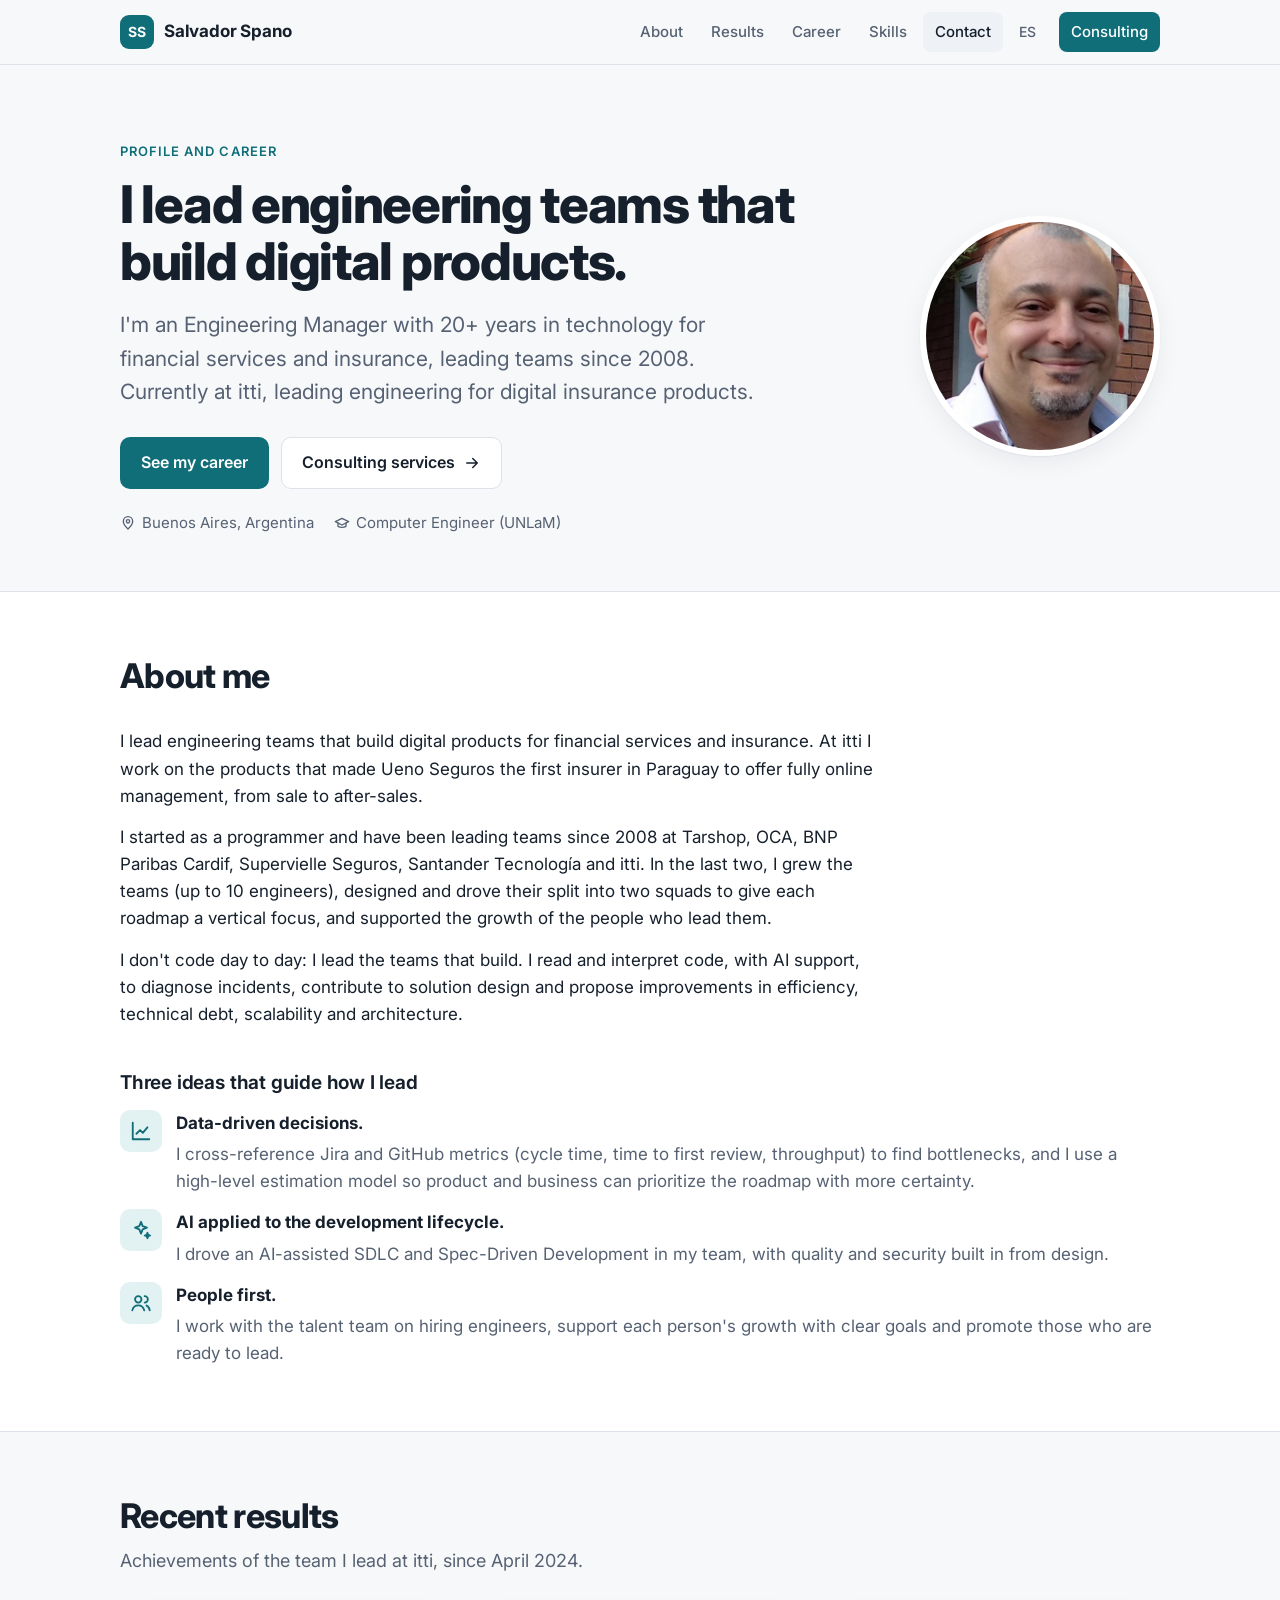
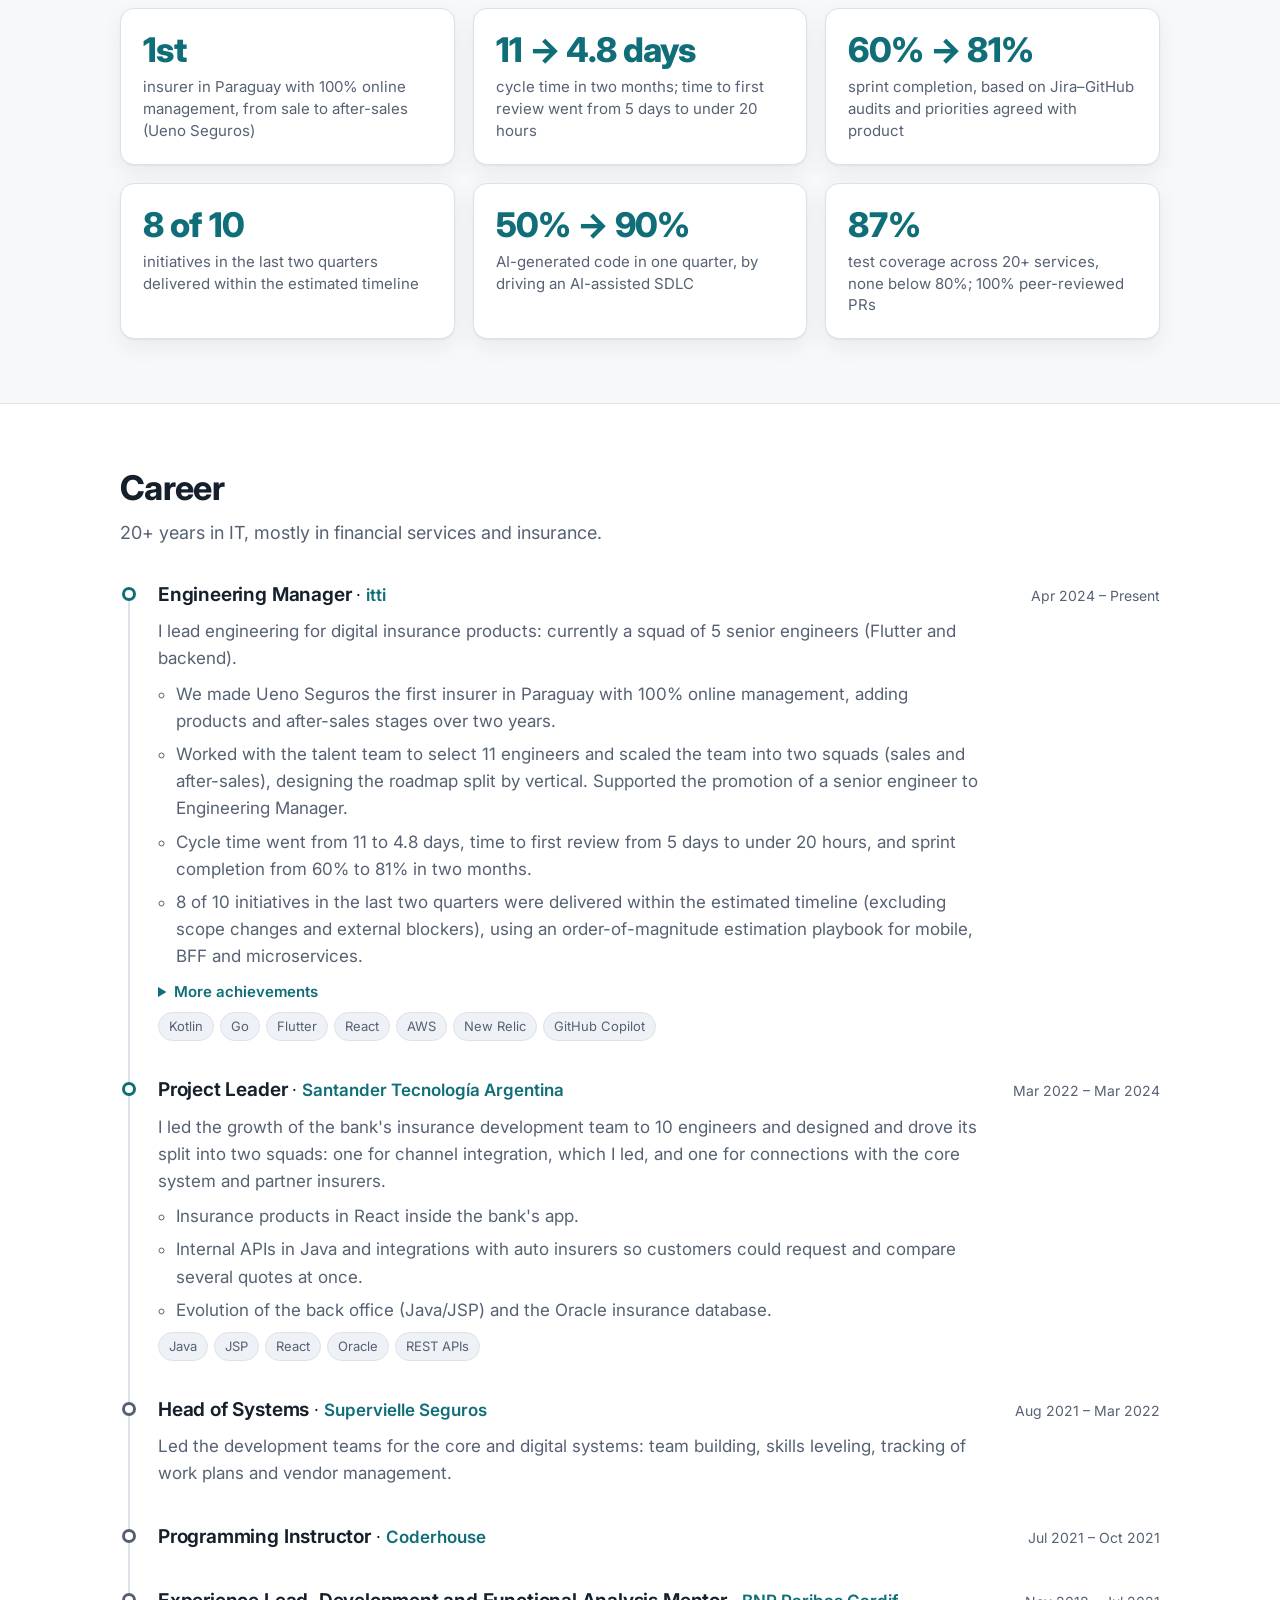
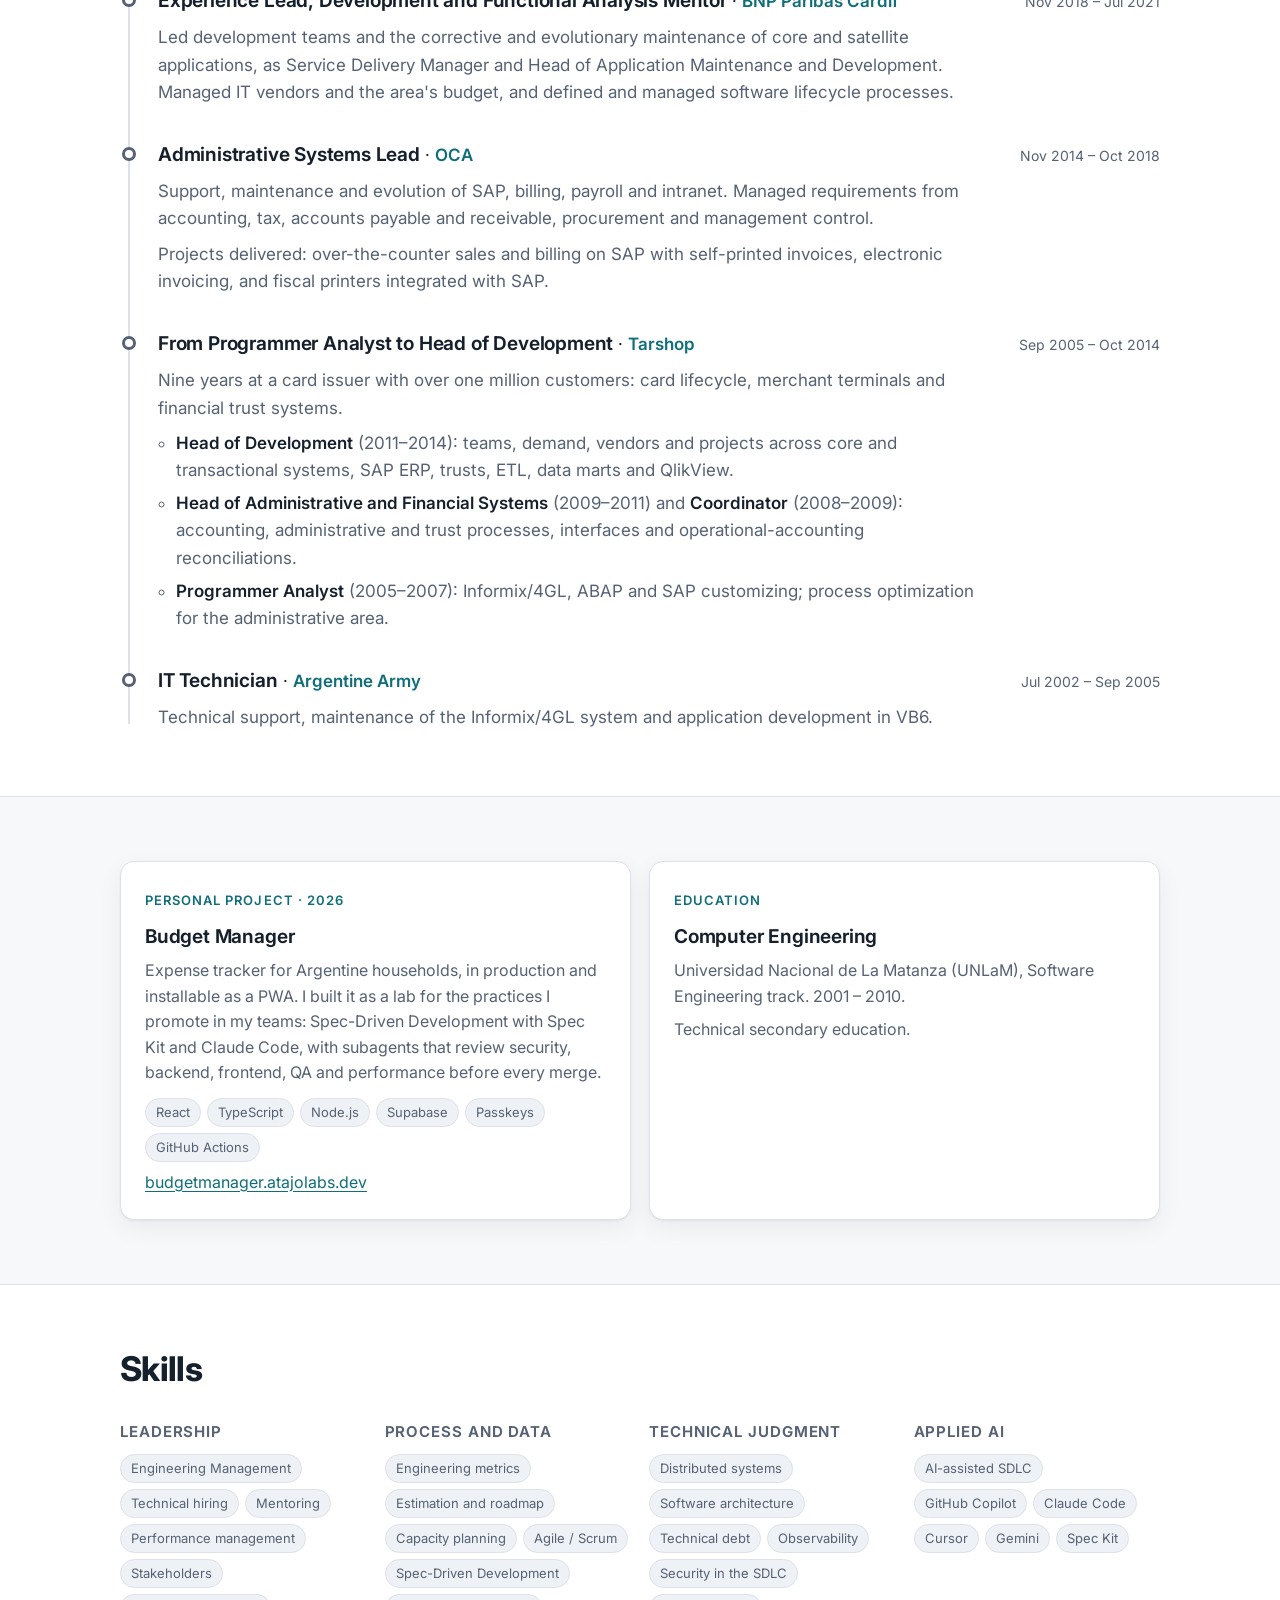
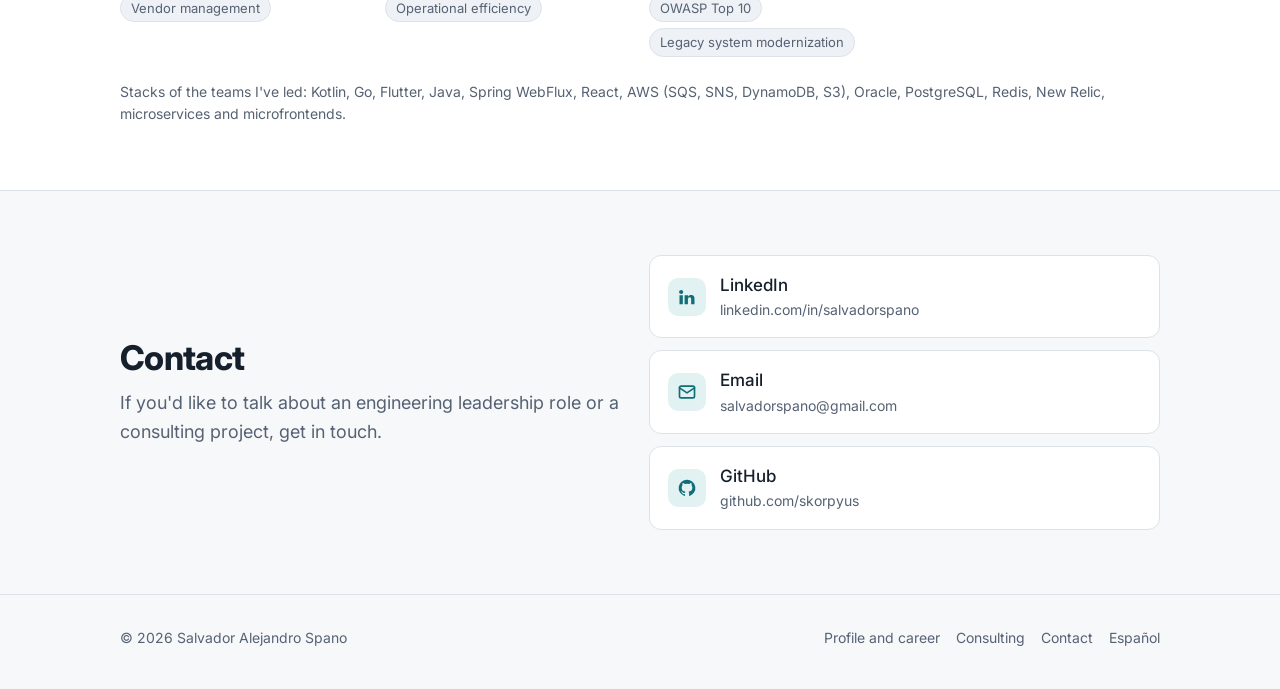
==== en/index.html @ 3bb29d54 "Agregar versión en inglés con selector ES/EN Co-Authored-By: Claude Opus 5.5 <noreply@anthropic.com>" ====
<!DOCTYPE html>
<html lang="en">
<head>
  <meta charset="UTF-8">
  <meta name="viewport" content="width=device-width, initial-scale=1">
  <title>Salvador Spano · Engineering Manager</title>
  <meta name="description" content="Salvador Spano, Engineering Manager with 20+ years in technology for financial services and insurance. Team leadership, engineering metrics and AI applied to software development.">
  <meta property="og:title" content="Salvador Spano · Engineering Manager">
  <meta property="og:description" content="20+ years in technology for financial services and insurance. Leading teams since 2008.">
  <meta property="og:type" content="profile">
  <meta property="og:image" content="https://skorpyus.github.io/img/salvador-spano.jpg">
  <link rel="alternate" hreflang="es" href="https://skorpyus.github.io/">
  <link rel="alternate" hreflang="en" href="https://skorpyus.github.io/en/">
  <link rel="icon" href="../img/favicon.svg" type="image/svg+xml">
  <link rel="preconnect" href="https://fonts.googleapis.com">
  <link rel="preconnect" href="https://fonts.gstatic.com" crossorigin>
  <link href="https://fonts.googleapis.com/css2?family=Inter:wght@400;500;600;700;800&display=swap" rel="stylesheet">
  <link rel="stylesheet" href="../css/site.css">
</head>
<body>
  <a class="skip-link" href="#content">Skip to content</a>

  <header class="site-header">
    <div class="container nav">
      <a class="brand" href="index.html"><span class="brand-mark" aria-hidden="true">SS</span>Salvador Spano</a>
      <button class="nav-toggle" aria-expanded="false" aria-controls="menu" aria-label="Open menu">
        <svg width="20" height="20" viewBox="0 0 24 24" fill="none" stroke="currentColor" stroke-width="2" stroke-linecap="round"><path d="M4 7h16M4 12h16M4 17h16"/></svg>
      </button>
      <ul class="nav-links" id="menu">
        <li><a href="#about">About</a></li>
        <li><a href="#results">Results</a></li>
        <li><a href="#career">Career</a></li>
        <li><a href="#skills">Skills</a></li>
        <li><a href="#contact">Contact</a></li>
        <li><a class="lang-switch" href="../index.html" hreflang="es" lang="es" aria-label="Versión en español">ES</a></li>
        <li><a class="nav-cta" href="consultoria.html">Consulting</a></li>
      </ul>
    </div>
  </header>

  <main id="content">
    <section class="hero">
      <div class="container hero-grid">
        <div>
          <span class="eyebrow">Profile and career</span>
          <h1>I lead engineering teams that build digital products.</h1>
          <p class="lead">I'm an Engineering Manager with 20+ years in technology for financial services and insurance, leading teams since 2008. Currently at itti, leading engineering for digital insurance products.</p>
          <div class="hero-actions">
            <a class="btn btn-primary" href="#career">See my career</a>
            <a class="btn btn-ghost" href="consultoria.html">Consulting services
              <svg width="18" height="18" viewBox="0 0 24 24" fill="none" stroke="currentColor" stroke-width="2" stroke-linecap="round" stroke-linejoin="round" aria-hidden="true"><path d="M5 12h14M13 6l6 6-6 6"/></svg>
            </a>
          </div>
          <div class="hero-meta">
            <span><svg width="16" height="16" viewBox="0 0 24 24" fill="none" stroke="currentColor" stroke-width="2" stroke-linecap="round" stroke-linejoin="round" aria-hidden="true"><path d="M12 21s-7-6.2-7-11.5a7 7 0 0 1 14 0C19 14.8 12 21 12 21z"/><circle cx="12" cy="9.5" r="2.5"/></svg>Buenos Aires, Argentina</span>
            <span><svg width="16" height="16" viewBox="0 0 24 24" fill="none" stroke="currentColor" stroke-width="2" stroke-linecap="round" stroke-linejoin="round" aria-hidden="true"><path d="M22 10 12 5 2 10l10 5 10-5z"/><path d="M6 12v5c3 2 9 2 12 0v-5"/></svg>Computer Engineer (UNLaM)</span>
          </div>
        </div>
        <img class="hero-photo" src="../img/salvador-spano.jpg" width="240" height="240" alt="Photo of Salvador Spano">
      </div>
    </section>

    <section class="block alt" id="about">
      <div class="container">
        <div class="section-head"><h2>About me</h2></div>
        <div class="prose">
          <p>I lead engineering teams that build digital products for financial services and insurance. At itti I work on the products that made Ueno Seguros the first insurer in Paraguay to offer fully online management, from sale to after-sales.</p>
          <p>I started as a programmer and have been leading teams since 2008 at Tarshop, OCA, BNP Paribas Cardif, Supervielle Seguros, Santander Tecnología and itti. In the last two, I grew the teams (up to 10 engineers), designed and drove their split into two squads to give each roadmap a vertical focus, and supported the growth of the people who lead them.</p>
          <p>I don't code day to day: I lead the teams that build. I read and interpret code, with AI support, to diagnose incidents, contribute to solution design and propose improvements in efficiency, technical debt, scalability and architecture.</p>
        </div>

        <div class="principles">
          <h3 style="margin-top:14px">Three ideas that guide how I lead</h3>
          <div class="principle">
            <div class="icon" aria-hidden="true"><svg width="22" height="22" viewBox="0 0 24 24" fill="none" stroke="currentColor" stroke-width="2" stroke-linecap="round" stroke-linejoin="round"><path d="M3 3v18h18"/><path d="M7 15l4-4 3 3 5-6"/></svg></div>
            <div><strong>Data-driven decisions.</strong><p>I cross-reference Jira and GitHub metrics (cycle time, time to first review, throughput) to find bottlenecks, and I use a high-level estimation model so product and business can prioritize the roadmap with more certainty.</p></div>
          </div>
          <div class="principle">
            <div class="icon" aria-hidden="true"><svg width="22" height="22" viewBox="0 0 24 24" fill="none" stroke="currentColor" stroke-width="2" stroke-linecap="round" stroke-linejoin="round"><path d="M12 3l1.8 4.7L18.5 9.5l-4.7 1.8L12 16l-1.8-4.7L5.5 9.5l4.7-1.8z"/><path d="M19 15l.8 2.2L22 18l-2.2.8L19 21l-.8-2.2L16 18l2.2-.8z"/></svg></div>
            <div><strong>AI applied to the development lifecycle.</strong><p>I drove an AI-assisted SDLC and Spec-Driven Development in my team, with quality and security built in from design.</p></div>
          </div>
          <div class="principle">
            <div class="icon" aria-hidden="true"><svg width="22" height="22" viewBox="0 0 24 24" fill="none" stroke="currentColor" stroke-width="2" stroke-linecap="round" stroke-linejoin="round"><circle cx="9" cy="8" r="3.5"/><path d="M2.5 20c.8-3.5 3.4-5.5 6.5-5.5s5.7 2 6.5 5.5"/><path d="M16 4.5a3.5 3.5 0 0 1 0 7M18 14.8c1.9.7 3.1 2.4 3.5 5.2"/></svg></div>
            <div><strong>People first.</strong><p>I work with the talent team on hiring engineers, support each person's growth with clear goals and promote those who are ready to lead.</p></div>
          </div>
        </div>
      </div>
    </section>

    <section class="block" id="results">
      <div class="container">
        <div class="section-head">
          <h2>Recent results</h2>
          <p>Achievements of the team I lead at itti, since April 2024.</p>
        </div>
        <div class="grid grid-3">
          <div class="card stat"><div class="stat-value">1st</div><div class="stat-label">insurer in Paraguay with 100% online management, from sale to after-sales (Ueno Seguros)</div></div>
          <div class="card stat"><div class="stat-value">11 → 4.8 days</div><div class="stat-label">cycle time in two months; time to first review went from 5 days to under 20 hours</div></div>
          <div class="card stat"><div class="stat-value">60% → 81%</div><div class="stat-label">sprint completion, based on Jira–GitHub audits and priorities agreed with product</div></div>
          <div class="card stat"><div class="stat-value">8 of 10</div><div class="stat-label">initiatives in the last two quarters delivered within the estimated timeline</div></div>
          <div class="card stat"><div class="stat-value">50% → 90%</div><div class="stat-label">AI-generated code in one quarter, by driving an AI-assisted SDLC</div></div>
          <div class="card stat"><div class="stat-value">87%</div><div class="stat-label">test coverage across 20+ services, none below 80%; 100% peer-reviewed PRs</div></div>
        </div>
      </div>
    </section>

    <section class="block alt" id="career">
      <div class="container">
        <div class="section-head">
          <h2>Career</h2>
          <p>20+ years in IT, mostly in financial services and insurance.</p>
        </div>

        <ol class="timeline">
          <li class="tl-item">
            <div class="tl-head">
              <div><span class="tl-role">Engineering Manager</span> · <span class="tl-org">itti</span></div>
              <span class="tl-date">Apr 2024 – Present</span>
            </div>
            <div class="tl-body">
              <p>I lead engineering for digital insurance products: currently a squad of 5 senior engineers (Flutter and backend).</p>
              <ul>
                <li>We made Ueno Seguros the first insurer in Paraguay with 100% online management, adding products and after-sales stages over two years.</li>
                <li>Worked with the talent team to select 11 engineers and scaled the team into two squads (sales and after-sales), designing the roadmap split by vertical. Supported the promotion of a senior engineer to Engineering Manager.</li>
                <li>Cycle time went from 11 to 4.8 days, time to first review from 5 days to under 20 hours, and sprint completion from 60% to 81% in two months.</li>
                <li>8 of 10 initiatives in the last two quarters were delivered within the estimated timeline (excluding scope changes and external blockers), using an order-of-magnitude estimation playbook for mobile, BFF and microservices.</li>
              </ul>
              <details class="more">
                <summary>More achievements</summary>
                <ul>
                  <li>Drove an AI-assisted SDLC and Spec-Driven Development: AI-generated code went from 50% to 90% in one quarter.</li>
                  <li>87% test coverage across 20+ services (none below 80%) and 100% peer-reviewed PRs, with dependency analysis, vulnerability scanning and OWASP Top 10 from design.</li>
                  <li>100% of services covered by New Relic alerts and enriched telemetry: in 2026, only 3 high-severity incidents across 20+ services.</li>
                  <li>Encouraged two engineers with no AI experience to join a real pilot; they were chosen as AI champions and presented to 200+ people. I supported them with feedback and preparation.</li>
                </ul>
              </details>
              <ul class="tags">
                <li class="tag">Kotlin</li><li class="tag">Go</li><li class="tag">Flutter</li><li class="tag">React</li><li class="tag">AWS</li><li class="tag">New Relic</li><li class="tag">GitHub Copilot</li>
              </ul>
            </div>
          </li>

          <li class="tl-item">
            <div class="tl-head">
              <div><span class="tl-role">Project Leader</span> · <span class="tl-org">Santander Tecnología Argentina</span></div>
              <span class="tl-date">Mar 2022 – Mar 2024</span>
            </div>
            <div class="tl-body">
              <p>I led the growth of the bank's insurance development team to 10 engineers and designed and drove its split into two squads: one for channel integration, which I led, and one for connections with the core system and partner insurers.</p>
              <ul>
                <li>Insurance products in React inside the bank's app.</li>
                <li>Internal APIs in Java and integrations with auto insurers so customers could request and compare several quotes at once.</li>
                <li>Evolution of the back office (Java/JSP) and the Oracle insurance database.</li>
              </ul>
              <ul class="tags"><li class="tag">Java</li><li class="tag">JSP</li><li class="tag">React</li><li class="tag">Oracle</li><li class="tag">REST APIs</li></ul>
            </div>
          </li>

          <li class="tl-item past">
            <div class="tl-head">
              <div><span class="tl-role">Head of Systems</span> · <span class="tl-org">Supervielle Seguros</span></div>
              <span class="tl-date">Aug 2021 – Mar 2022</span>
            </div>
            <div class="tl-body"><p>Led the development teams for the core and digital systems: team building, skills leveling, tracking of work plans and vendor management.</p></div>
          </li>

          <li class="tl-item past">
            <div class="tl-head">
              <div><span class="tl-role">Programming Instructor</span> · <span class="tl-org">Coderhouse</span></div>
              <span class="tl-date">Jul 2021 – Oct 2021</span>
            </div>
          </li>

          <li class="tl-item past">
            <div class="tl-head">
              <div><span class="tl-role">Experience Lead, Development and Functional Analysis Mentor</span> · <span class="tl-org">BNP Paribas Cardif</span></div>
              <span class="tl-date">Nov 2018 – Jul 2021</span>
            </div>
            <div class="tl-body"><p>Led development teams and the corrective and evolutionary maintenance of core and satellite applications, as Service Delivery Manager and Head of Application Maintenance and Development. Managed IT vendors and the area's budget, and defined and managed software lifecycle processes.</p></div>
          </li>

          <li class="tl-item past">
            <div class="tl-head">
              <div><span class="tl-role">Administrative Systems Lead</span> · <span class="tl-org">OCA</span></div>
              <span class="tl-date">Nov 2014 – Oct 2018</span>
            </div>
            <div class="tl-body">
              <p>Support, maintenance and evolution of SAP, billing, payroll and intranet. Managed requirements from accounting, tax, accounts payable and receivable, procurement and management control.</p>
              <p style="margin-top:8px">Projects delivered: over-the-counter sales and billing on SAP with self-printed invoices, electronic invoicing, and fiscal printers integrated with SAP.</p>
            </div>
          </li>

          <li class="tl-item past">
            <div class="tl-head">
              <div><span class="tl-role">From Programmer Analyst to Head of Development</span> · <span class="tl-org">Tarshop</span></div>
              <span class="tl-date">Sep 2005 – Oct 2014</span>
            </div>
            <div class="tl-body">
              <p>Nine years at a card issuer with over one million customers: card lifecycle, merchant terminals and financial trust systems.</p>
              <ul>
                <li><strong>Head of Development</strong> (2011–2014): teams, demand, vendors and projects across core and transactional systems, SAP ERP, trusts, ETL, data marts and QlikView.</li>
                <li><strong>Head of Administrative and Financial Systems</strong> (2009–2011) and <strong>Coordinator</strong> (2008–2009): accounting, administrative and trust processes, interfaces and operational-accounting reconciliations.</li>
                <li><strong>Programmer Analyst</strong> (2005–2007): Informix/4GL, ABAP and SAP customizing; process optimization for the administrative area.</li>
              </ul>
            </div>
          </li>

          <li class="tl-item past">
            <div class="tl-head">
              <div><span class="tl-role">IT Technician</span> · <span class="tl-org">Argentine Army</span></div>
              <span class="tl-date">Jul 2002 – Sep 2005</span>
            </div>
            <div class="tl-body"><p>Technical support, maintenance of the Informix/4GL system and application development in VB6.</p></div>
          </li>
        </ol>
      </div>
    </section>

    <section class="block" id="projects">
      <div class="container">
        <div class="grid grid-2">
          <div class="card">
            <span class="eyebrow">Personal project · 2026</span>
            <h3>Budget Manager</h3>
            <p>Expense tracker for Argentine households, in production and installable as a PWA. I built it as a lab for the practices I promote in my teams: Spec-Driven Development with Spec Kit and Claude Code, with subagents that review security, backend, frontend, QA and performance before every merge.</p>
            <ul class="tags">
              <li class="tag">React</li><li class="tag">TypeScript</li><li class="tag">Node.js</li><li class="tag">Supabase</li><li class="tag">Passkeys</li><li class="tag">GitHub Actions</li>
            </ul>
            <p><a href="https://budgetmanager.atajolabs.dev/" target="_blank" rel="noopener">budgetmanager.atajolabs.dev</a></p>
          </div>
          <div class="card">
            <span class="eyebrow">Education</span>
            <h3>Computer Engineering</h3>
            <p>Universidad Nacional de La Matanza (UNLaM), Software Engineering track. 2001 – 2010.</p>
            <p>Technical secondary education.</p>
          </div>
        </div>
      </div>
    </section>

    <section class="block alt" id="skills">
      <div class="container">
        <div class="section-head"><h2>Skills</h2></div>
        <div class="grid grid-4">
          <div class="skill-group">
            <h3>Leadership</h3>
            <ul class="tags">
              <li class="tag">Engineering Management</li><li class="tag">Technical hiring</li><li class="tag">Mentoring</li><li class="tag">Performance management</li><li class="tag">Stakeholders</li><li class="tag">Vendor management</li>
            </ul>
          </div>
          <div class="skill-group">
            <h3>Process and data</h3>
            <ul class="tags">
              <li class="tag">Engineering metrics</li><li class="tag">Estimation and roadmap</li><li class="tag">Capacity planning</li><li class="tag">Agile / Scrum</li><li class="tag">Spec-Driven Development</li><li class="tag">Operational efficiency</li>
            </ul>
          </div>
          <div class="skill-group">
            <h3>Technical judgment</h3>
            <ul class="tags">
              <li class="tag">Distributed systems</li><li class="tag">Software architecture</li><li class="tag">Technical debt</li><li class="tag">Observability</li><li class="tag">Security in the SDLC</li><li class="tag">OWASP Top 10</li><li class="tag">Legacy system modernization</li>
            </ul>
          </div>
          <div class="skill-group">
            <h3>Applied AI</h3>
            <ul class="tags">
              <li class="tag">AI-assisted SDLC</li><li class="tag">GitHub Copilot</li><li class="tag">Claude Code</li><li class="tag">Cursor</li><li class="tag">Gemini</li><li class="tag">Spec Kit</li>
            </ul>
          </div>
        </div>
        <p class="muted small" style="margin-top:24px">Stacks of the teams I've led: Kotlin, Go, Flutter, Java, Spring WebFlux, React, AWS (SQS, SNS, DynamoDB, S3), Oracle, PostgreSQL, Redis, New Relic, microservices and microfrontends.</p>
      </div>
    </section>

    <section class="block" id="contact">
      <div class="container">
        <div class="grid grid-2" style="align-items:center">
          <div class="section-head" style="margin:0">
            <h2>Contact</h2>
            <p>If you'd like to talk about an engineering leadership role or a consulting project, get in touch.</p>
          </div>
          <ul class="contact-list">
            <li><a href="https://www.linkedin.com/in/salvadorspano/" target="_blank" rel="noopener">
              <span class="icon" aria-hidden="true"><svg width="20" height="20" viewBox="0 0 24 24" fill="currentColor"><path d="M4.98 3.5a2.5 2.5 0 1 1 0 5 2.5 2.5 0 0 1 0-5zM3 9.75h4v11H3v-11zm6.5 0h3.8v1.5h.06c.53-1 1.83-1.75 3.4-1.75 3.6 0 4.24 2.2 4.24 5.1v6.15h-4v-5.45c0-1.3-.03-2.97-1.8-2.97-1.82 0-2.1 1.42-2.1 2.88v5.54h-4v-11z"/></svg></span>
              <span>LinkedIn<small>linkedin.com/in/salvadorspano</small></span></a></li>
            <li><a href="mailto:salvadorspano@gmail.com">
              <span class="icon" aria-hidden="true"><svg width="20" height="20" viewBox="0 0 24 24" fill="none" stroke="currentColor" stroke-width="2" stroke-linecap="round" stroke-linejoin="round"><rect x="3" y="5" width="18" height="14" rx="2"/><path d="m3 7 9 6 9-6"/></svg></span>
              <span>Email<small>salvadorspano@gmail.com</small></span></a></li>
            <li><a href="https://github.com/skorpyus" target="_blank" rel="noopener">
              <span class="icon" aria-hidden="true"><svg width="20" height="20" viewBox="0 0 24 24" fill="currentColor"><path d="M12 2a10 10 0 0 0-3.16 19.49c.5.09.68-.22.68-.48v-1.7c-2.78.6-3.37-1.34-3.37-1.34-.45-1.16-1.11-1.47-1.11-1.47-.91-.62.07-.6.07-.6 1 .07 1.53 1.03 1.53 1.03.9 1.52 2.34 1.08 2.91.83.09-.65.35-1.08.63-1.33-2.22-.25-4.55-1.11-4.55-4.94 0-1.09.39-1.98 1.03-2.68-.1-.25-.45-1.27.1-2.64 0 0 .84-.27 2.75 1.02a9.6 9.6 0 0 1 5 0c1.91-1.29 2.75-1.02 2.75-1.02.55 1.37.2 2.39.1 2.64.64.7 1.03 1.59 1.03 2.68 0 3.84-2.34 4.68-4.57 4.93.36.31.68.92.68 1.85v2.74c0 .27.18.58.69.48A10 10 0 0 0 12 2z"/></svg></span>
              <span>GitHub<small>github.com/skorpyus</small></span></a></li>
          </ul>
        </div>
      </div>
    </section>
  </main>

  <footer class="site-footer">
    <div class="container footer-row">
      <span>© 2026 Salvador Alejandro Spano</span>
      <nav aria-label="Footer">
        <a href="index.html">Profile and career</a>
        <a href="consultoria.html">Consulting</a>
        <a href="#contact">Contact</a>
        <a href="../index.html" hreflang="es" lang="es">Español</a>
      </nav>
    </div>
  </footer>

  <script src="../js/site.js"></script>
</body>
</html>
---- css/site.css ----
/* Sitio personal de Salvador Spano */
:root {
  --bg: #f7f8fa;
  --surface: #ffffff;
  --surface-2: #eef1f5;
  --text: #16202c;
  --muted: #566273;
  --border: #dde2e9;
  --accent: #0f6e78;
  --accent-strong: #0a545c;
  --accent-soft: #e2f1f2;
  --warm: #c2622d;
  --shadow: 0 1px 2px rgba(16, 24, 40, .05), 0 8px 24px rgba(16, 24, 40, .06);
  --radius: 14px;
  --max: 1080px;
  --nav-h: 64px;
  color-scheme: light;
}

@media (prefers-color-scheme: dark) {
  :root {
    --bg: #0f141a;
    --surface: #161d25;
    --surface-2: #1c2530;
    --text: #e7ecf2;
    --muted: #9aa7b6;
    --border: #2a3542;
    --accent: #4fb8c2;
    --accent-strong: #7ccfd7;
    --accent-soft: #15333a;
    --warm: #e08a58;
    --shadow: 0 1px 2px rgba(0, 0, 0, .3), 0 8px 24px rgba(0, 0, 0, .25);
    color-scheme: dark;
  }
}

*, *::before, *::after { box-sizing: border-box; }
* { margin: 0; padding: 0; }

html { scroll-behavior: smooth; scroll-padding-top: calc(var(--nav-h) + 16px); }
@media (prefers-reduced-motion: reduce) { html { scroll-behavior: auto; } }

body {
  font-family: "Inter", system-ui, -apple-system, "Segoe UI", Roboto, sans-serif;
  font-size: 17px;
  line-height: 1.6;
  color: var(--text);
  background: var(--bg);
  -webkit-font-smoothing: antialiased;
}

img { max-width: 100%; display: block; }
a { color: var(--accent); text-underline-offset: 3px; }
a:hover { color: var(--accent-strong); }
:focus-visible { outline: 3px solid var(--accent); outline-offset: 3px; border-radius: 6px; }

.container { width: 100%; max-width: var(--max); margin: 0 auto; padding: 0 20px; }

.skip-link {
  position: absolute; left: -999px; top: 8px; z-index: 100;
  background: var(--accent); color: #fff; padding: 8px 14px; border-radius: 8px;
}
.skip-link:focus { left: 8px; }

/* ---------- Navegación ---------- */
.site-header {
  position: sticky; top: 0; z-index: 50;
  background: color-mix(in srgb, var(--bg) 88%, transparent);
  backdrop-filter: saturate(160%) blur(10px);
  -webkit-backdrop-filter: saturate(160%) blur(10px);
  border-bottom: 1px solid var(--border);
}
.nav { display: flex; align-items: center; justify-content: space-between; height: var(--nav-h); gap: 16px; }
.brand { display: flex; align-items: center; gap: 10px; font-weight: 700; color: var(--text); text-decoration: none; letter-spacing: -.01em; }
.brand-mark {
  width: 34px; height: 34px; border-radius: 9px; display: grid; place-items: center;
  background: var(--accent); color: #fff; font-size: 14px; font-weight: 700;
}
.nav-links { display: flex; align-items: center; gap: 4px; list-style: none; }
.nav-links a {
  display: block; padding: 8px 12px; border-radius: 8px;
  color: var(--muted); text-decoration: none; font-size: 15px; font-weight: 500;
}
.nav-links a:hover { color: var(--text); background: var(--surface-2); }
.nav-links a[aria-current="page"], .nav-links a.is-active { color: var(--text); background: var(--surface-2); }
.nav-links .nav-cta { background: var(--accent); color: #fff; margin-left: 6px; }
.nav-links .nav-cta:hover, .nav-links .nav-cta[aria-current="page"] { background: var(--accent-strong); color: #fff; }
@media (prefers-color-scheme: dark) {
  .nav-links .nav-cta, .nav-links .nav-cta:hover, .nav-links .nav-cta[aria-current="page"] { color: #0f141a; }
}
.lang-switch { font-size: 14px !important; letter-spacing: .04em; }

.nav-toggle {
  display: none; background: none; border: 1px solid var(--border); border-radius: 8px;
  width: 42px; height: 40px; color: var(--text); cursor: pointer;
}
.nav-toggle svg { margin: auto; }

@media (max-width: 820px) {
  .nav-toggle { display: grid; place-items: center; }
  .nav-links {
    display: none; position: absolute; left: 0; right: 0; top: var(--nav-h);
    flex-direction: column; align-items: stretch; gap: 2px;
    padding: 10px 16px 16px; background: var(--bg); border-bottom: 1px solid var(--border);
    box-shadow: var(--shadow);
  }
  .nav-links.is-open { display: flex; }
  .nav-links a { padding: 12px 14px; font-size: 16px; }
  .nav-links .nav-cta { margin-left: 0; text-align: center; }
}

/* ---------- Hero ---------- */
.hero { padding: 72px 0 56px; }
.hero-grid { display: grid; grid-template-columns: 1fr auto; gap: 48px; align-items: center; }
.eyebrow {
  display: inline-block; font-size: 13px; font-weight: 600; letter-spacing: .08em; text-transform: uppercase;
  color: var(--accent); margin-bottom: 14px;
}
h1 { font-size: clamp(34px, 5vw, 52px); line-height: 1.1; letter-spacing: -.025em; font-weight: 800; }
.hero .lead { font-size: clamp(18px, 2.1vw, 21px); color: var(--muted); margin-top: 18px; max-width: 640px; }
.hero-photo {
  width: 240px; height: 240px; border-radius: 50%; object-fit: cover;
  border: 6px solid var(--surface); box-shadow: var(--shadow);
}
.hero-actions { display: flex; flex-wrap: wrap; gap: 12px; margin-top: 28px; }
.hero-meta { display: flex; flex-wrap: wrap; gap: 8px 20px; margin-top: 22px; color: var(--muted); font-size: 15px; }
.hero-meta span { display: inline-flex; align-items: center; gap: 6px; }

@media (max-width: 760px) {
  .hero { padding: 40px 0 32px; }
  .hero-grid { grid-template-columns: 1fr; gap: 24px; }
  .hero-photo { width: 132px; height: 132px; order: -1; border-width: 4px; }
}

.btn {
  display: inline-flex; align-items: center; gap: 8px;
  padding: 12px 20px; border-radius: 10px; font-weight: 600; font-size: 16px;
  text-decoration: none; border: 1px solid transparent; transition: background .15s, border-color .15s;
}
.btn-primary { background: var(--accent); color: #fff; }
.btn-primary:hover { background: var(--accent-strong); color: #fff; }
@media (prefers-color-scheme: dark) { .btn-primary, .btn-primary:hover { color: #0f141a; } }
.btn-ghost { border-color: var(--border); color: var(--text); background: var(--surface); }
.btn-ghost:hover { border-color: var(--accent); color: var(--text); }

/* ---------- Secciones ---------- */
section.block { padding: 64px 0; }
section.block.alt { background: var(--surface); border-top: 1px solid var(--border); border-bottom: 1px solid var(--border); }
.section-head { max-width: 720px; margin-bottom: 32px; }
h2 { font-size: clamp(26px, 3.4vw, 34px); line-height: 1.2; letter-spacing: -.02em; font-weight: 750; }
.section-head p { color: var(--muted); margin-top: 10px; font-size: 18px; }
h3 { font-size: 19px; line-height: 1.35; font-weight: 650; letter-spacing: -.01em; }
.prose p + p { margin-top: 14px; }
.prose { max-width: 760px; }
.muted { color: var(--muted); }
.small { font-size: 14px; }

@media (max-width: 760px) { section.block { padding: 44px 0; } }

/* Tarjetas */
.grid { display: grid; gap: 18px; }
.grid-2 { grid-template-columns: repeat(2, 1fr); }
.grid-3 { grid-template-columns: repeat(3, 1fr); }
.grid-4 { grid-template-columns: repeat(4, 1fr); }
@media (max-width: 900px) { .grid-3, .grid-4 { grid-template-columns: repeat(2, 1fr); } }
@media (max-width: 600px) { .grid-2, .grid-3, .grid-4 { grid-template-columns: 1fr; } }

.card {
  background: var(--surface); border: 1px solid var(--border); border-radius: var(--radius);
  padding: 24px; box-shadow: var(--shadow);
}
.alt .card { background: var(--bg); box-shadow: none; }
.card p { color: var(--muted); margin-top: 8px; font-size: 16px; }
.card ul { margin-top: 12px; padding-left: 18px; color: var(--muted); font-size: 16px; }
.card li + li { margin-top: 6px; }
.icon {
  width: 42px; height: 42px; border-radius: 10px; display: grid; place-items: center;
  background: var(--accent-soft); color: var(--accent); margin-bottom: 14px;
}

/* Métricas */
.stat { padding: 22px; }
.stat-value { font-size: 34px; font-weight: 800; letter-spacing: -.02em; color: var(--accent); line-height: 1.1; }
.stat-label { margin-top: 8px; color: var(--muted); font-size: 15px; line-height: 1.45; }

/* Principios */
.principles { display: grid; gap: 14px; margin-top: 28px; }
.principle { display: grid; grid-template-columns: 42px 1fr; gap: 14px; align-items: start; }
.principle .icon { margin: 0; }
.principle p { color: var(--muted); margin-top: 4px; }

/* Línea de tiempo */
.timeline { list-style: none; position: relative; margin-left: 8px; }
.timeline::before { content: ""; position: absolute; left: 0; top: 8px; bottom: 8px; width: 2px; background: var(--border); }
.tl-item { position: relative; padding: 0 0 34px 30px; }
.tl-item:last-child { padding-bottom: 0; }
.tl-item::before {
  content: ""; position: absolute; left: -6px; top: 7px; width: 14px; height: 14px; border-radius: 50%;
  background: var(--surface); border: 3px solid var(--accent);
}
.tl-item.past::before { border-color: var(--muted); }
.tl-head { display: flex; flex-wrap: wrap; justify-content: space-between; gap: 4px 16px; align-items: baseline; }
.tl-role { font-weight: 650; font-size: 19px; letter-spacing: -.01em; }
.tl-org { color: var(--accent); font-weight: 600; }
.tl-date { color: var(--muted); font-size: 14px; white-space: nowrap; }
.tl-body { margin-top: 8px; color: var(--muted); max-width: 820px; }
.tl-body ul { padding-left: 18px; margin-top: 8px; }
.tl-body li + li { margin-top: 6px; }
.tl-body strong { color: var(--text); font-weight: 600; }
.tags { display: flex; flex-wrap: wrap; gap: 6px; margin-top: 12px; list-style: none; padding: 0 !important; }
.tags li { margin: 0 !important; }
.tag {
  display: inline-block; font-size: 13px; padding: 3px 10px; border-radius: 999px;
  background: var(--surface-2); color: var(--muted); border: 1px solid var(--border);
}
details.more { margin-top: 10px; }
details.more summary { cursor: pointer; color: var(--accent); font-weight: 600; font-size: 15px; }
details.more[open] summary { margin-bottom: 8px; }

/* Aptitudes */
.skill-group h3 { font-size: 15px; text-transform: uppercase; letter-spacing: .06em; color: var(--muted); font-weight: 650; margin-bottom: 10px; }

/* Pasos */
.steps { counter-reset: step; display: grid; gap: 18px; grid-template-columns: repeat(4, 1fr); list-style: none; }
@media (max-width: 900px) { .steps { grid-template-columns: repeat(2, 1fr); } }
@media (max-width: 600px) { .steps { grid-template-columns: 1fr; } }
.steps li { counter-increment: step; }
.steps li::before {
  content: counter(step); display: grid; place-items: center; width: 34px; height: 34px; border-radius: 50%;
  background: var(--accent); color: #fff; font-weight: 700; margin-bottom: 12px;
}
@media (prefers-color-scheme: dark) { .steps li::before { color: #0f141a; } }

/* Banda CTA */
.cta-band {
  background: linear-gradient(135deg, var(--accent) 0%, var(--accent-strong) 100%);
  color: #fff; border-radius: 20px; padding: 40px; display: grid; grid-template-columns: 1fr auto; gap: 24px; align-items: center;
}
.cta-band h2 { color: #fff; }
.cta-band p { color: rgba(255, 255, 255, .88); margin-top: 8px; }
.cta-band .btn { background: #fff; color: #0a545c; }
.cta-band .btn:hover { background: #eef7f8; color: #0a545c; }
@media (prefers-color-scheme: dark) {
  .cta-band { background: linear-gradient(135deg, #15515a 0%, #0f3d44 100%); }
}
@media (max-width: 700px) { .cta-band { grid-template-columns: 1fr; padding: 28px 22px; } }

.note {
  border-left: 3px solid var(--warm); background: var(--surface-2); padding: 12px 16px; border-radius: 0 10px 10px 0;
  color: var(--muted); font-size: 15px; margin-top: 18px;
}

/* Contacto */
.contact-list { list-style: none; display: grid; gap: 12px; }
.contact-list a {
  display: flex; align-items: center; gap: 14px; padding: 16px 18px; border-radius: 12px;
  border: 1px solid var(--border); background: var(--surface); color: var(--text); text-decoration: none; font-weight: 500;
}
.contact-list a:hover { border-color: var(--accent); }
.contact-list .icon { margin: 0; width: 38px; height: 38px; }
.contact-list small { display: block; color: var(--muted); font-weight: 400; font-size: 14px; }

/* Footer */
.site-footer { padding: 32px 0 40px; color: var(--muted); font-size: 14px; border-top: 1px solid var(--border); }
.footer-row { display: flex; flex-wrap: wrap; justify-content: space-between; gap: 12px; }
.footer-row nav { display: flex; gap: 16px; flex-wrap: wrap; }
.footer-row a { color: var(--muted); text-decoration: none; }
.footer-row a:hover { color: var(--text); }
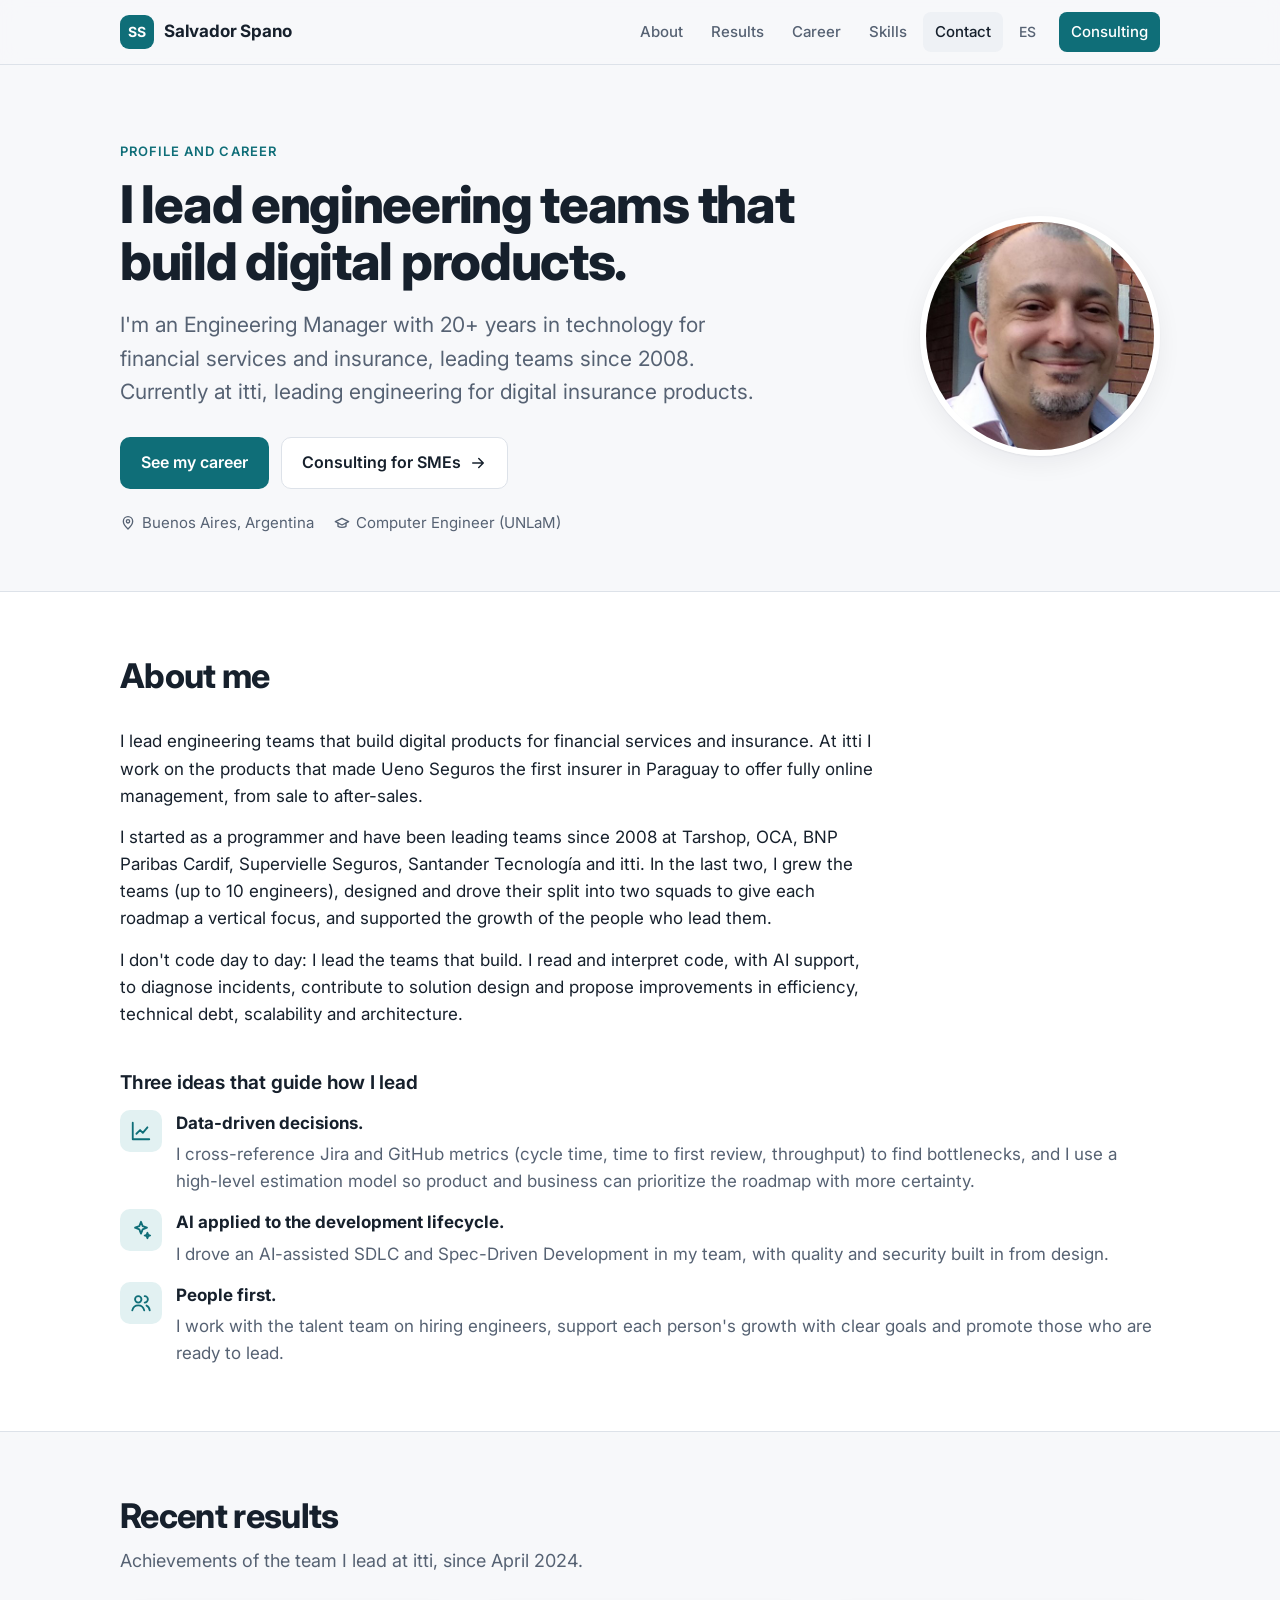
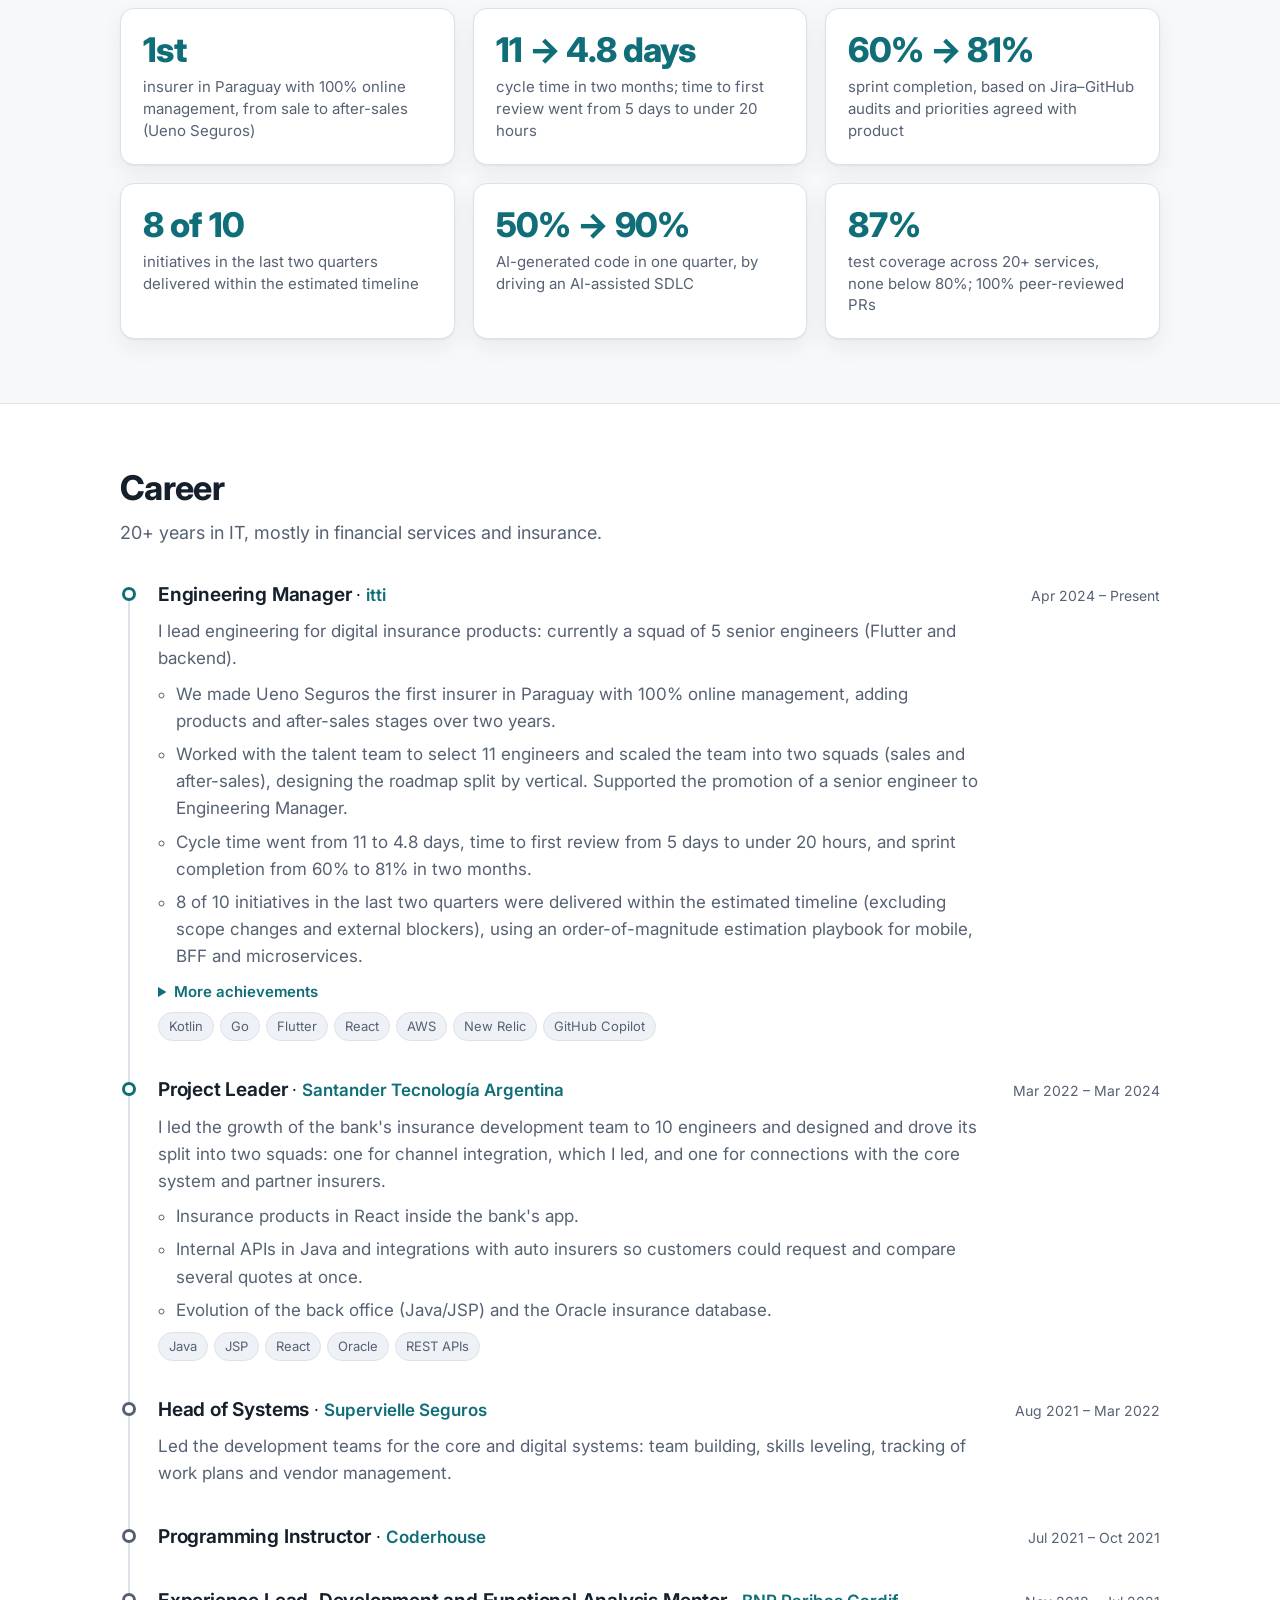
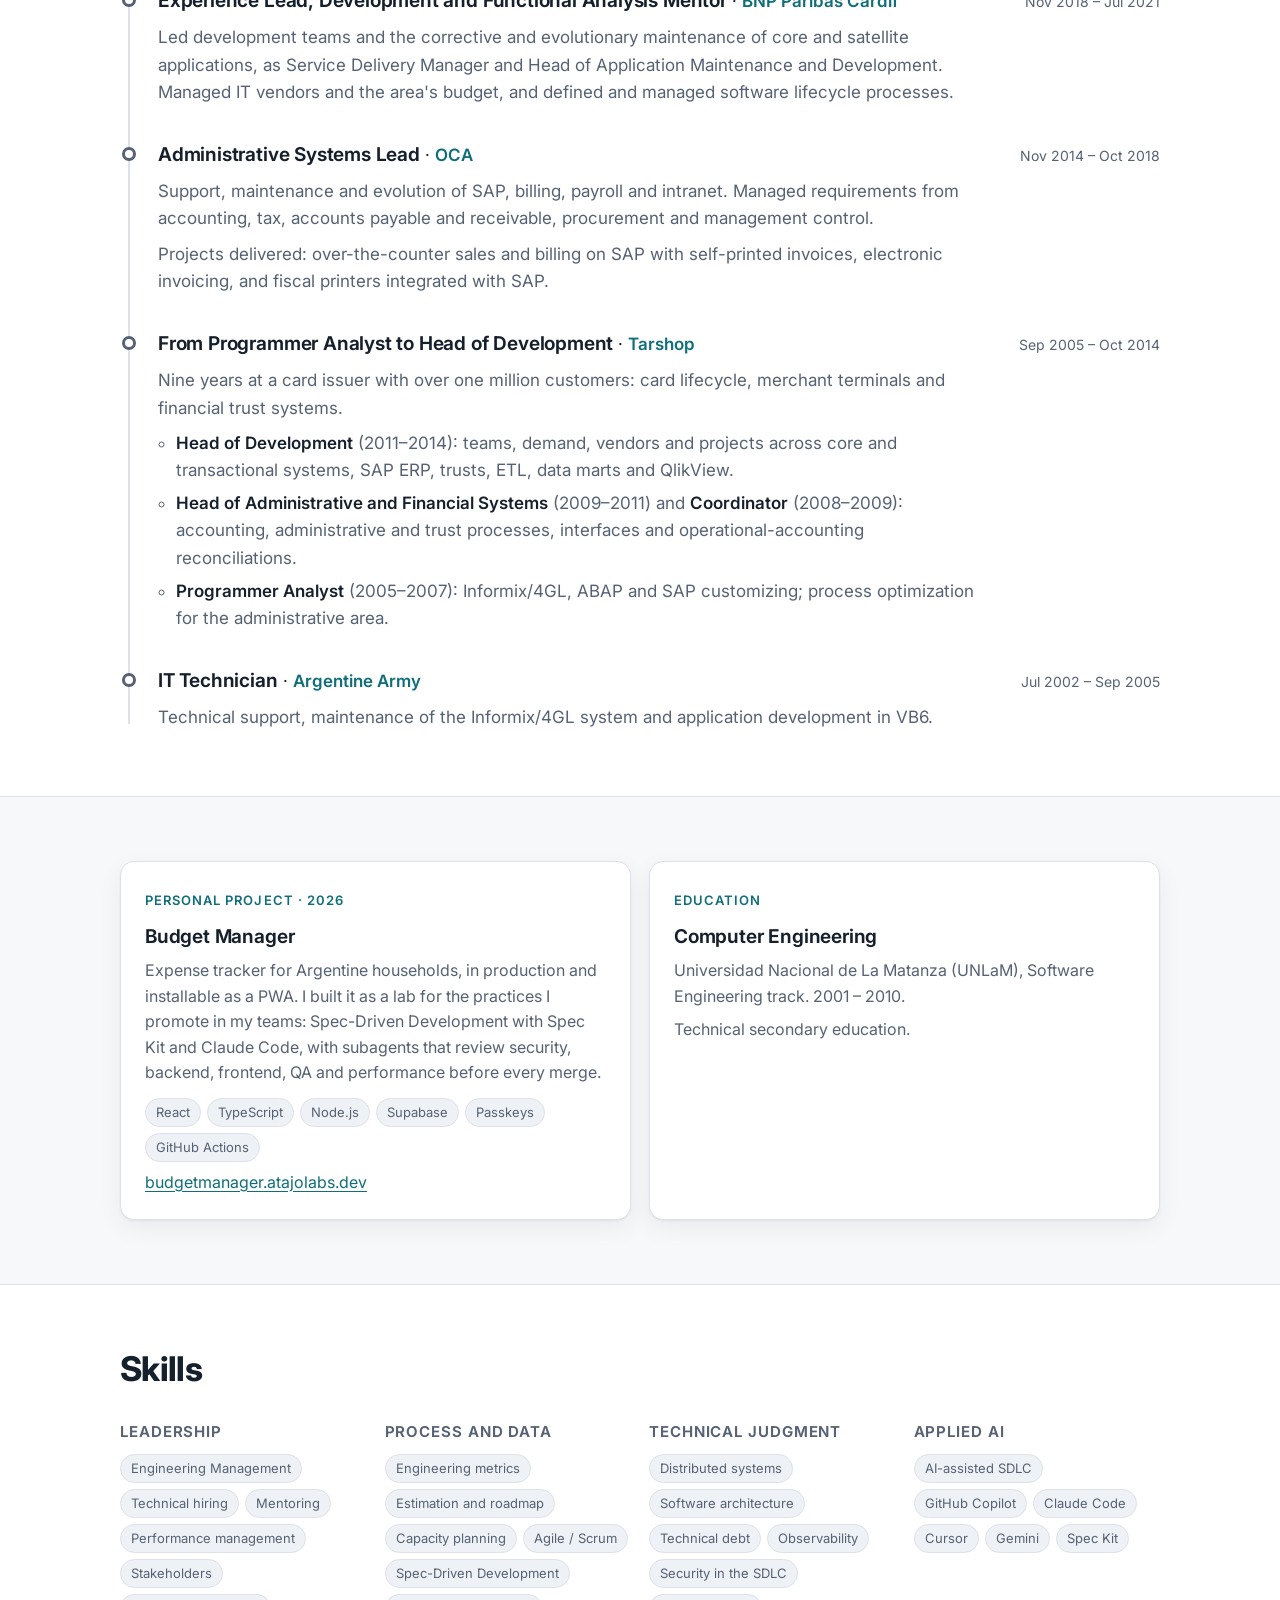
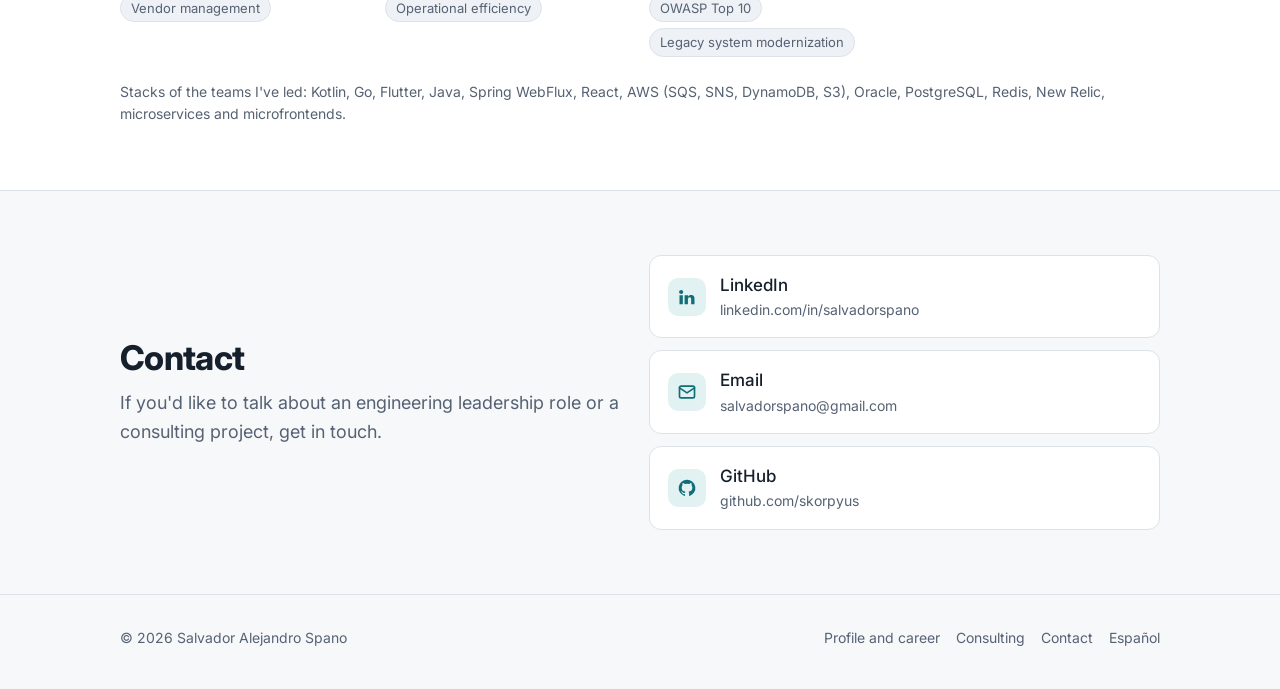
==== commit a8348006: "Reorientar la consultoría a pymes: digitalización y automatización de procesos Reescribe consultoria" ====
--- a/en/index.html
+++ b/en/index.html
@@ -47,7 +47,7 @@
           <p class="lead">I'm an Engineering Manager with 20+ years in technology for financial services and insurance, leading teams since 2008. Currently at itti, leading engineering for digital insurance products.</p>
           <div class="hero-actions">
             <a class="btn btn-primary" href="#career">See my career</a>
-            <a class="btn btn-ghost" href="consultoria.html">Consulting services
+            <a class="btn btn-ghost" href="consultoria.html">Consulting for SMEs
               <svg width="18" height="18" viewBox="0 0 24 24" fill="none" stroke="currentColor" stroke-width="2" stroke-linecap="round" stroke-linejoin="round" aria-hidden="true"><path d="M5 12h14M13 6l6 6-6 6"/></svg>
             </a>
           </div>
--- a/css/site.css
+++ b/css/site.css
@@ -266,3 +266,20 @@
 .footer-row nav { display: flex; gap: 16px; flex-wrap: wrap; }
 .footer-row a { color: var(--muted); text-decoration: none; }
 .footer-row a:hover { color: var(--text); }
+
+/* Señales (consultoría) */
+.pain-list { list-style: none; display: grid; gap: 10px; }
+.pain-list li {
+  background: var(--bg); border: 1px solid var(--border); border-left: 3px solid var(--warm);
+  border-radius: 10px; padding: 12px 16px; color: var(--text);
+}
+
+/* Beneficios */
+.benefits { list-style: none; display: grid; grid-template-columns: repeat(2, 1fr); gap: 16px 32px; }
+@media (max-width: 700px) { .benefits { grid-template-columns: 1fr; } }
+.benefit { display: grid; grid-template-columns: 32px 1fr; gap: 12px; align-items: start; color: var(--muted); }
+.benefit strong { color: var(--text); font-weight: 650; }
+.benefit-icon {
+  width: 32px; height: 32px; border-radius: 50%; display: grid; place-items: center;
+  background: var(--accent-soft); color: var(--accent);
+}
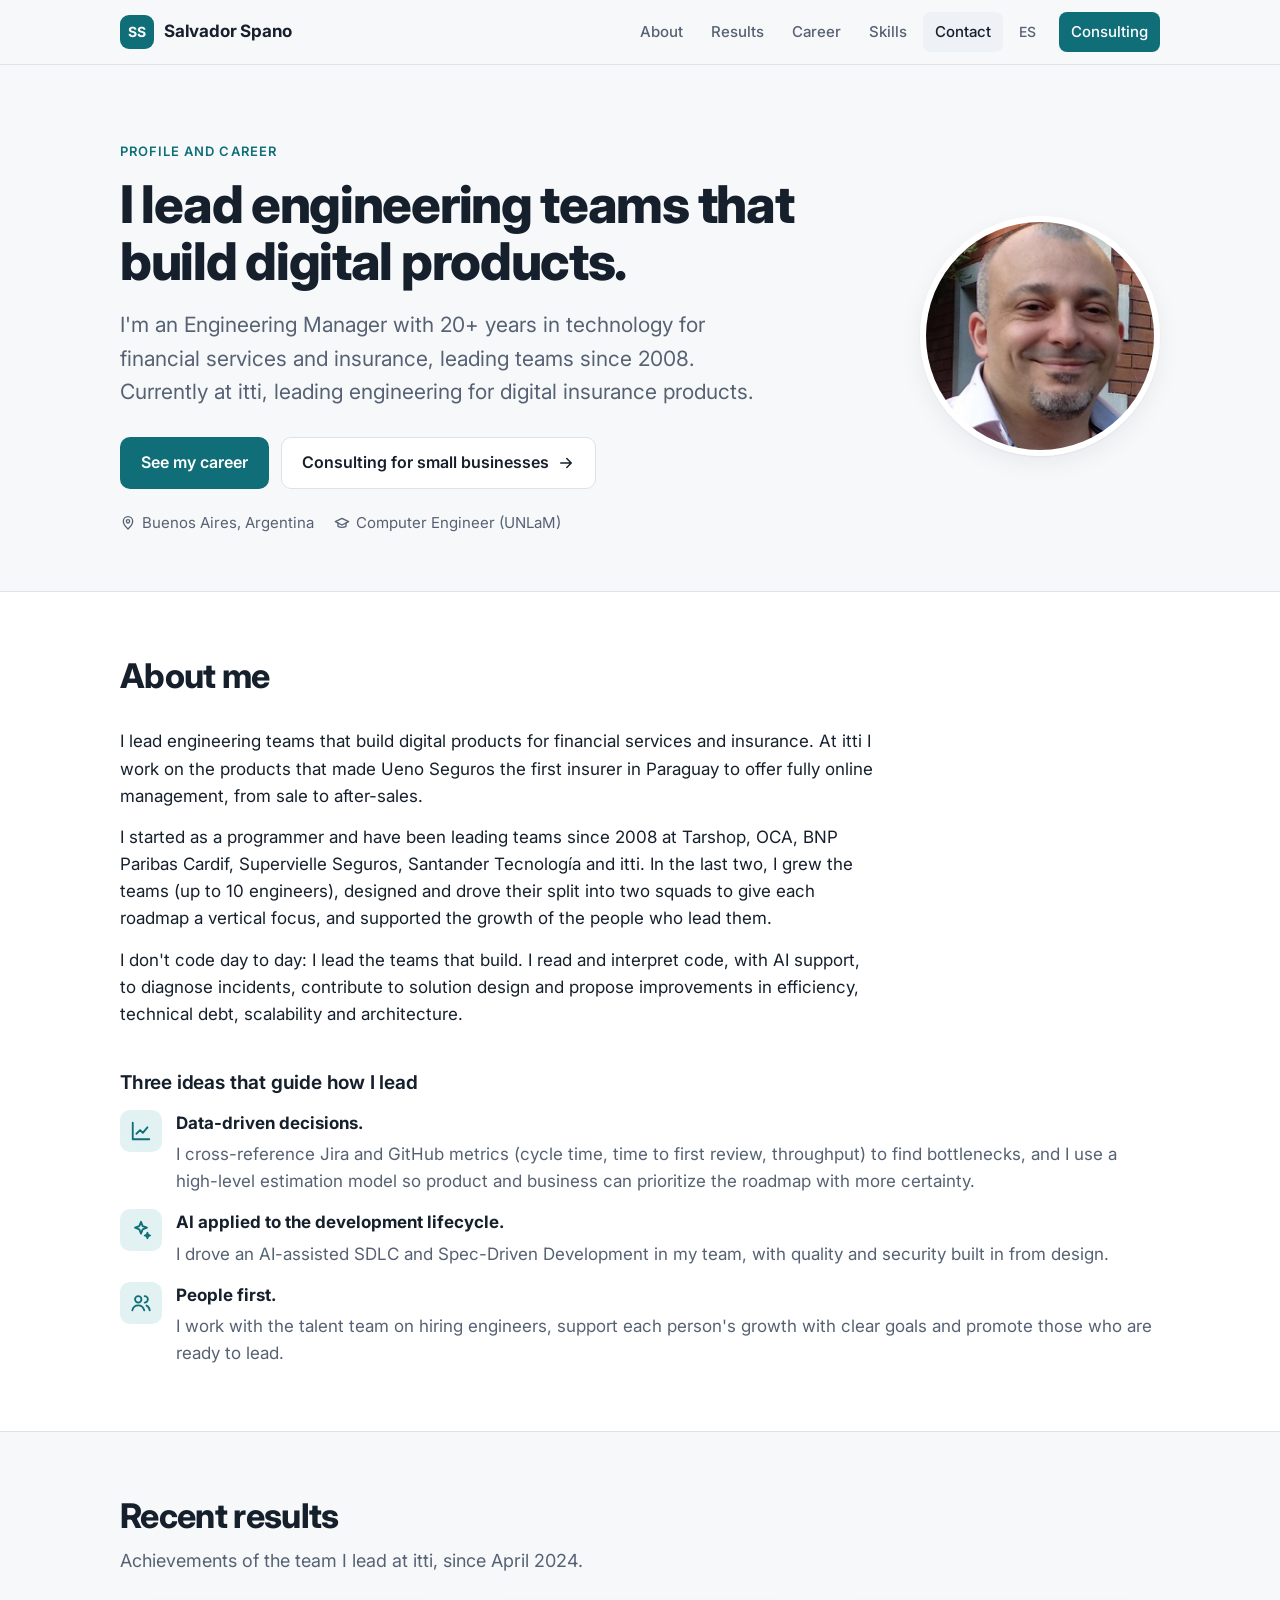
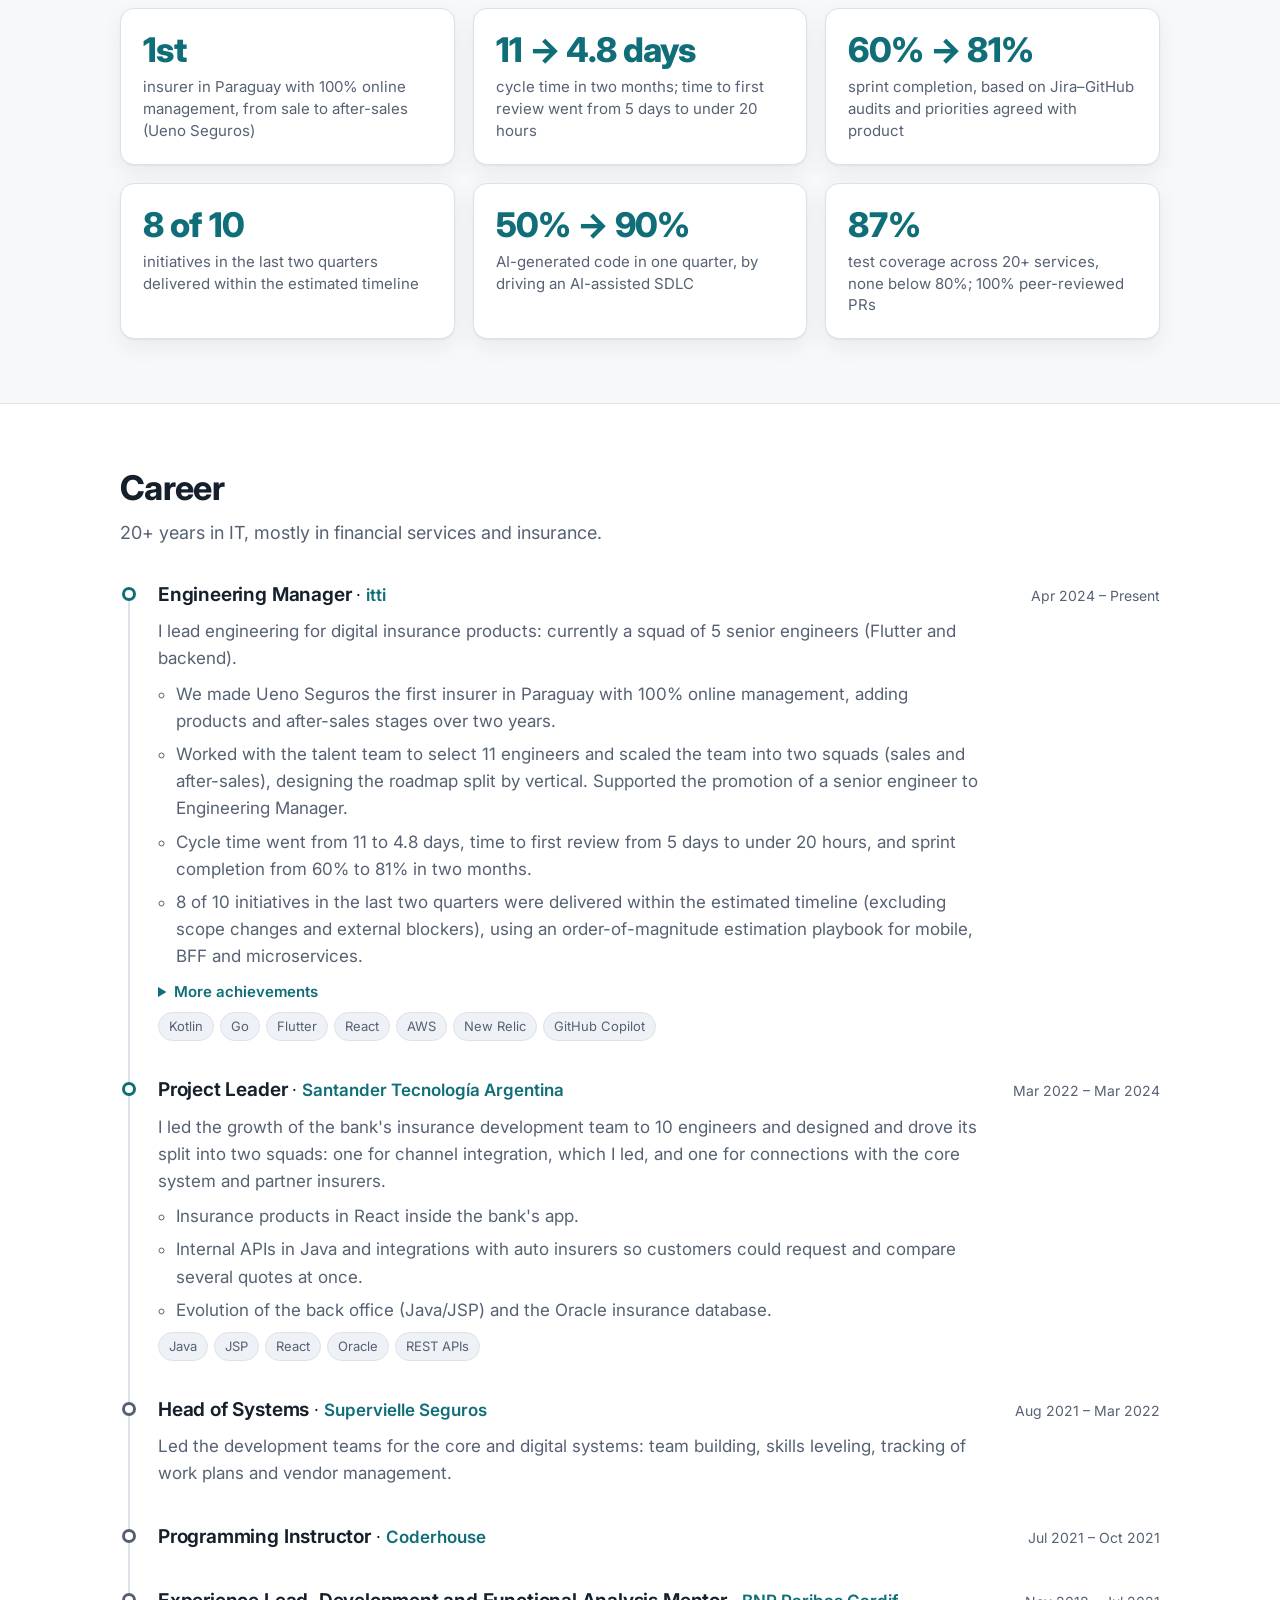
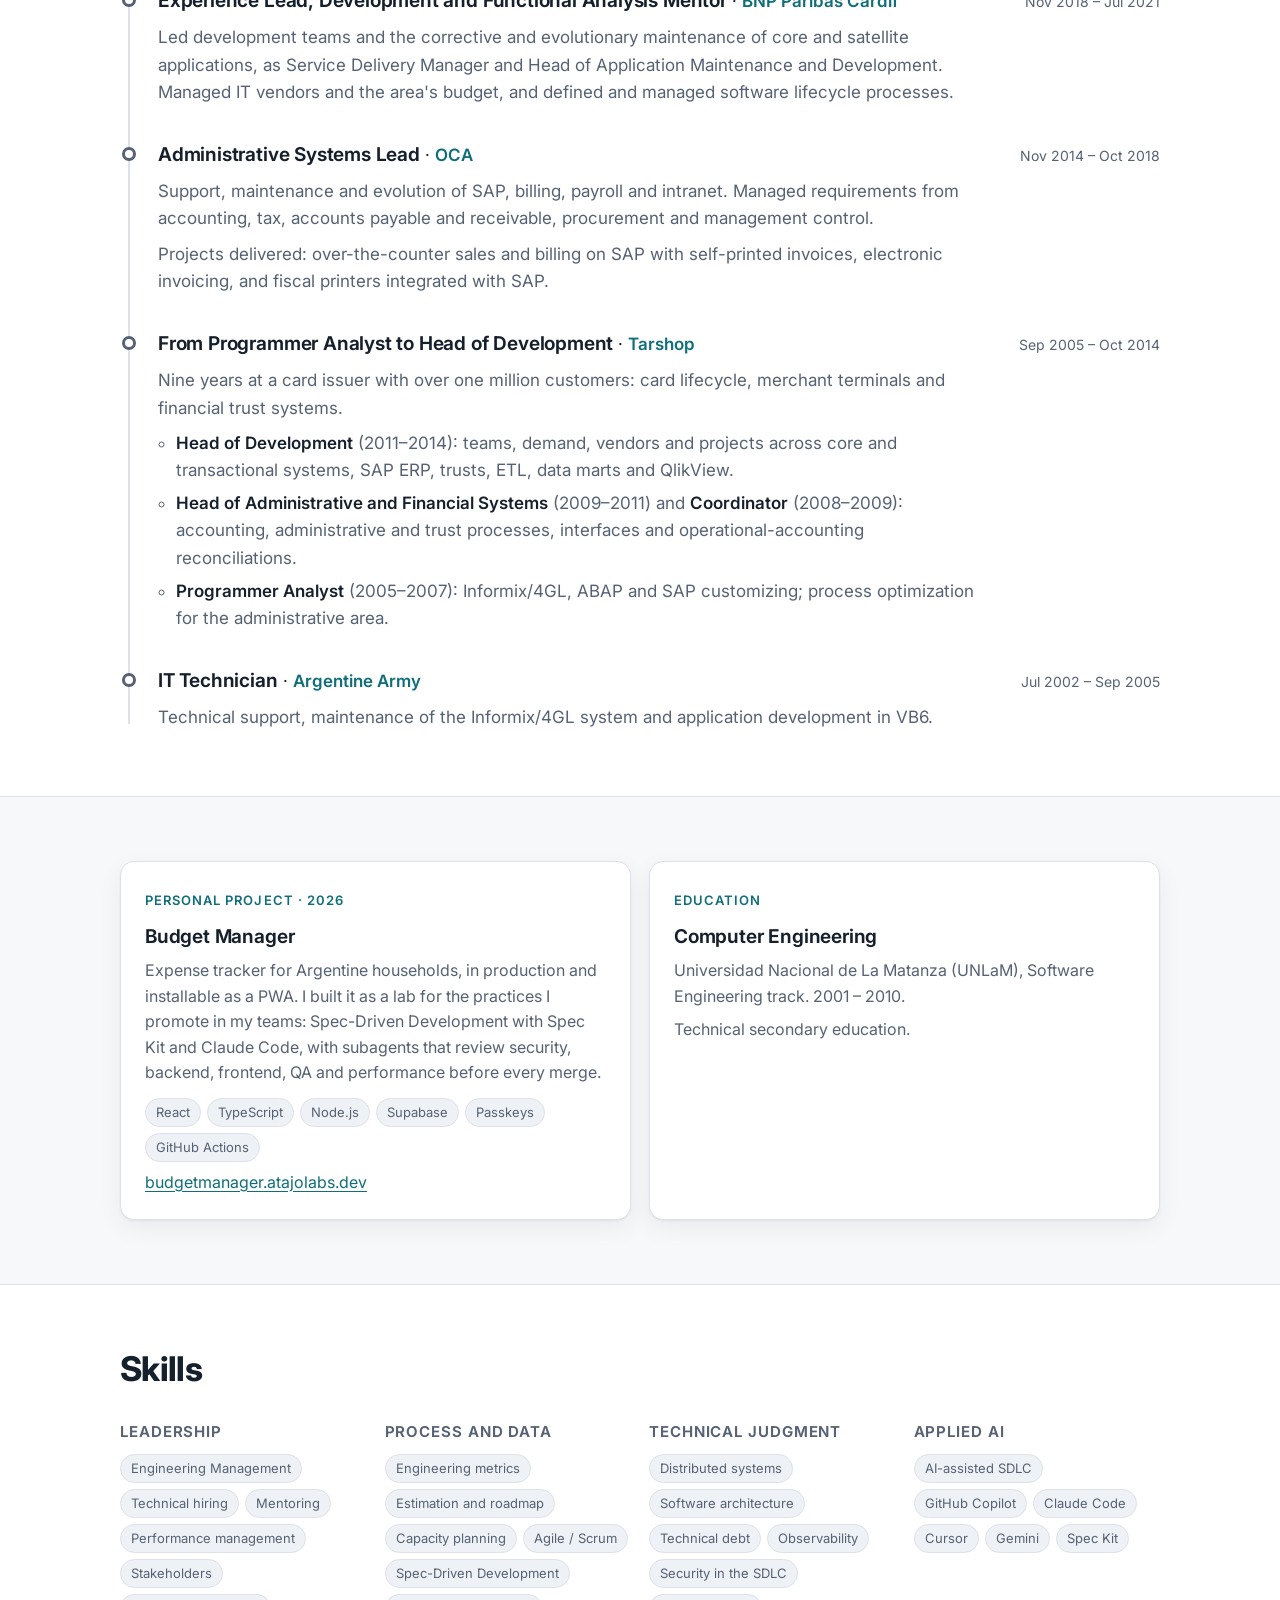
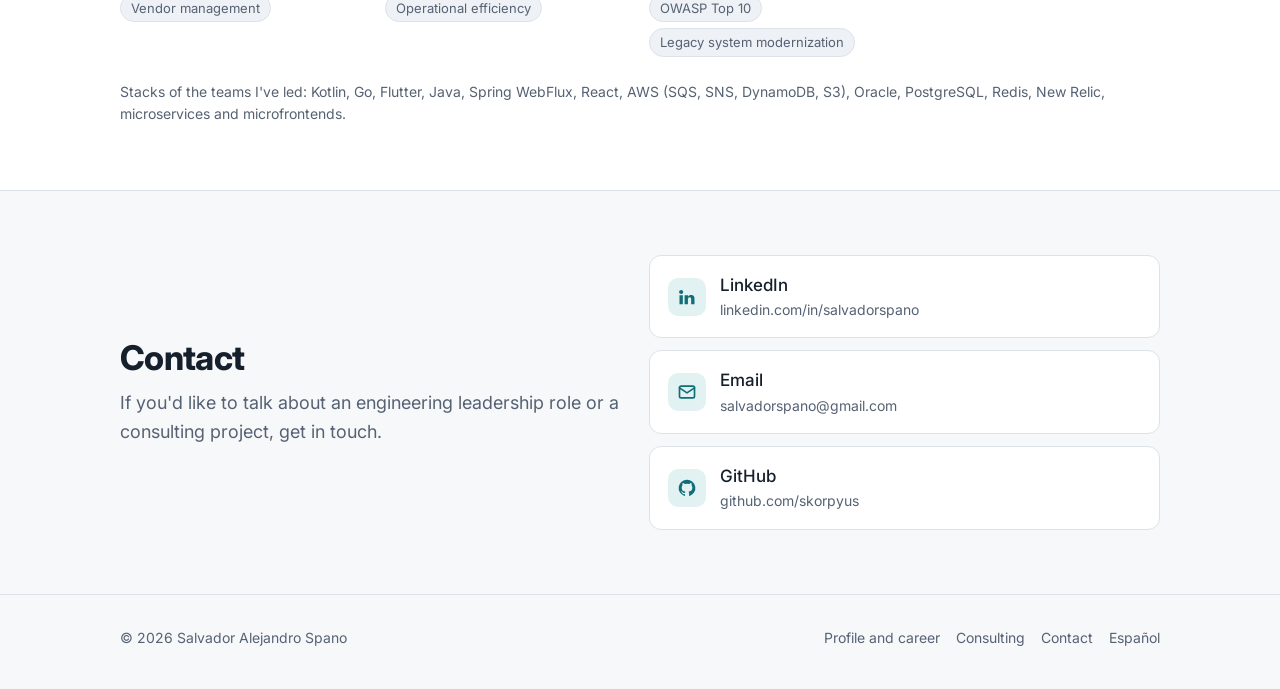
==== commit 61efcadb: "Consultoría: sumar emprendimientos y microemprendimientos al alcance Co-Authored-By: Claude Opus 5.5" ====
--- a/en/index.html
+++ b/en/index.html
@@ -47,7 +47,7 @@
           <p class="lead">I'm an Engineering Manager with 20+ years in technology for financial services and insurance, leading teams since 2008. Currently at itti, leading engineering for digital insurance products.</p>
           <div class="hero-actions">
             <a class="btn btn-primary" href="#career">See my career</a>
-            <a class="btn btn-ghost" href="consultoria.html">Consulting for SMEs
+            <a class="btn btn-ghost" href="consultoria.html">Consulting for small businesses
               <svg width="18" height="18" viewBox="0 0 24 24" fill="none" stroke="currentColor" stroke-width="2" stroke-linecap="round" stroke-linejoin="round" aria-hidden="true"><path d="M5 12h14M13 6l6 6-6 6"/></svg>
             </a>
           </div>
--- a/css/site.css
+++ b/css/site.css
@@ -283,3 +283,6 @@
   width: 32px; height: 32px; border-radius: 50%; display: grid; place-items: center;
   background: var(--accent-soft); color: var(--accent);
 }
+.areas-row { margin-top: 28px; }
+.areas-row h3 { font-size: 15px; text-transform: uppercase; letter-spacing: .06em; color: var(--muted); font-weight: 650; }
+.areas-row .tag { font-size: 14px; padding: 5px 12px; background: var(--bg); }
